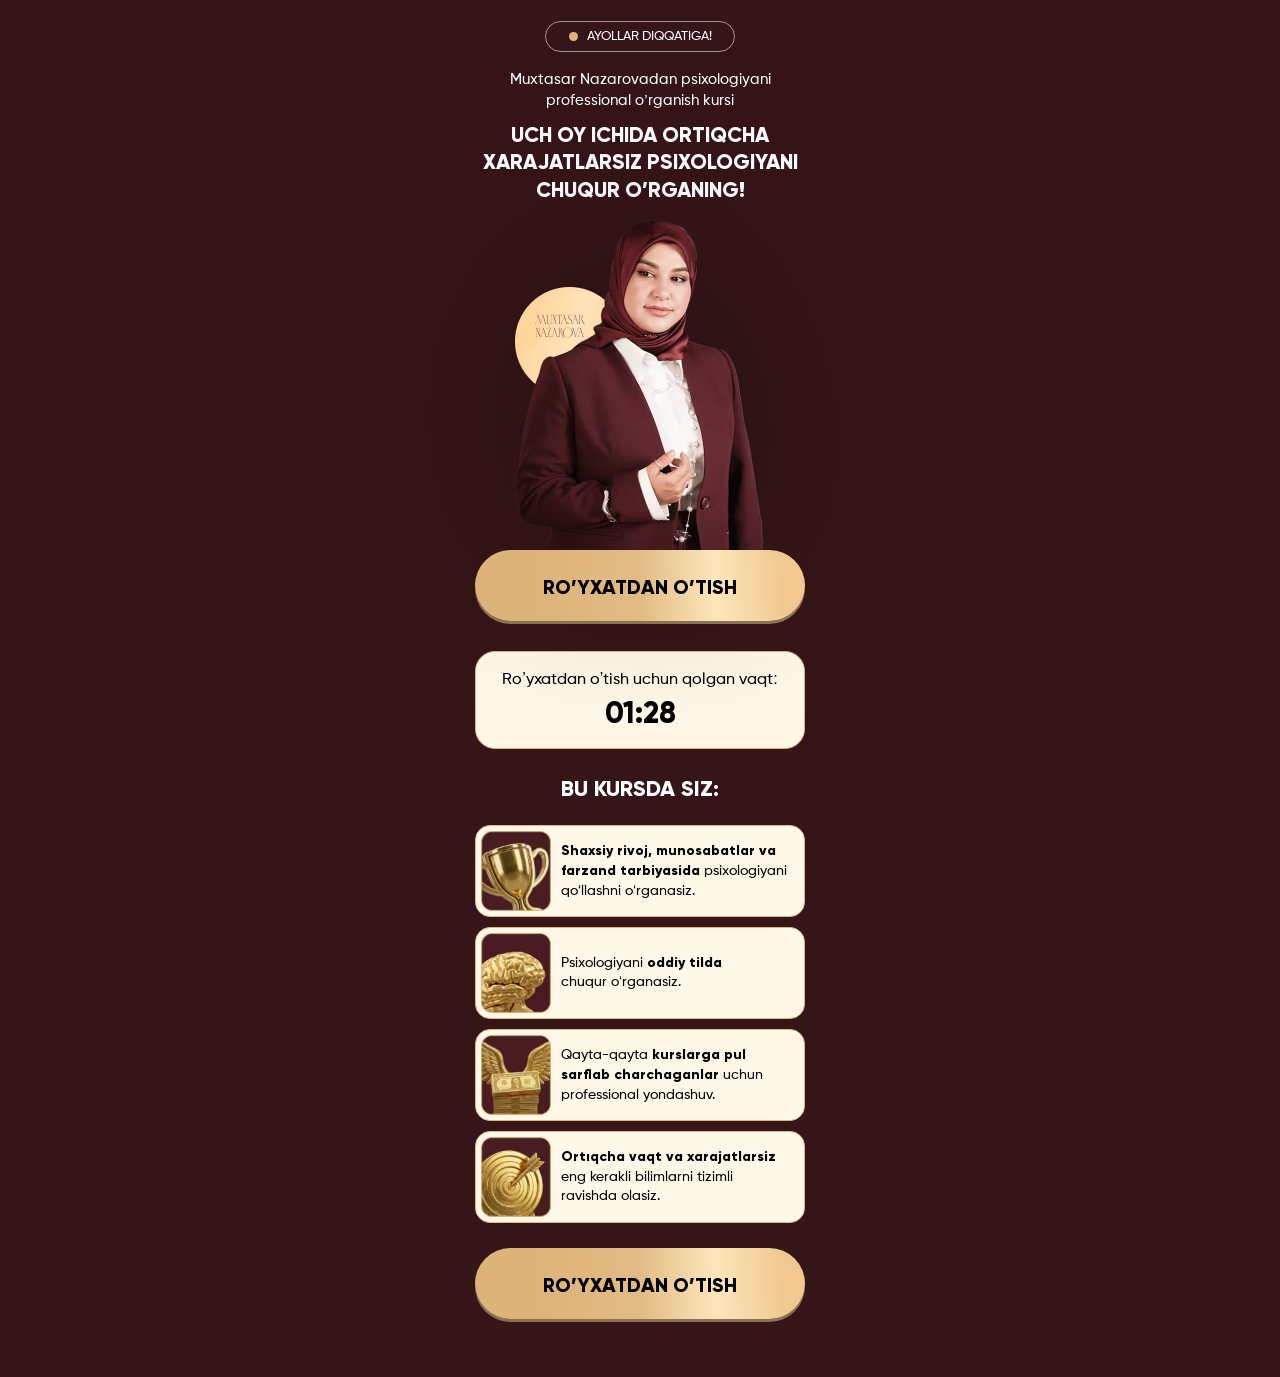
==== index.html @ ac746a28 "add" ====
<!DOCTYPE html>
<html lang="uz">

<head>
    <meta charset="UTF-8">
    <meta name="viewport" content="width=device-width, initial-scale=1.0">
    <title>Muxtasar Nazarova</title>

    <style>
 *{padding:0;margin:0;box-sizing:border-box}html, body{overflow-x:hidden}body{font-family:Montserrat, sans-serif;background-color:#361518}.event{padding-top:21px;padding-bottom:38px}.event__inner{max-width:375px;margin:0 auto;padding:0 10px;position:relative}.event__top{display:flex;align-items:center;justify-content:center;gap:5px;margin-bottom:17px}.event__date{display:flex;align-items:center;justify-content:center;gap:9px;color:white;padding:8px 0;border:1px solid #FFFFFF8C;border-radius:100px;max-width:190px;width:100%}.event__date-icon{background-color:#DEB67D;width:9px;height:9px;border-radius:100%}.event__date-text{font-family:Gilroy, sans-serif;font-weight:500;font-size:13px;line-height:100%}.event__title{font-family:Gilroy, sans-serif;font-weight:800;font-size:clamp(19px, 6vw, 21px);line-height:130%;text-align:center;text-transform:uppercase;margin-bottom:16px;color:white}.event__subtitle{font-family:Gilroy, sans-serif;font-weight:500;font-size:15px;line-height:140%;text-align:center;margin-bottom:11px;color:white}.learn__icon{object-fit:cover;flex-shrink:0}.event__image{max-width:251px;width:100%;filter:drop-shadow(0px 0px 100px rgba(0, 0, 0, 0.3));height:auto;margin-bottom:-1px;margin-left:auto;margin-right:auto;display:flex}.learn{margin-bottom:20px}.learn__title{font-family:Gilroy, sans-serif;font-weight:800;font-size:22px;line-height:16px;text-align:center;text-transform:uppercase;margin-bottom:28px;color:white}.learn__list{display:flex;flex-direction:column;gap:10px;margin:0 auto 25px;align-items:center;justify-content:center}.learn__item{display:flex;align-items:center;gap:10px;padding:5px;background-color:#FFF8E9;border:1px solid #DEB67D;border-radius:15px;max-width:330px;width:100%}.learn__text{font-family:Gilroy, sans-serif;font-weight:500;font-size:clamp(13px, 3.9vw, 14px);line-height:140%}.event__speaker{max-width:330px;width:100%;height:auto;display:flex;margin:0 auto 30px}.event__btn{text-decoration:none;width:100%;padding:25px 0 22px 0;background:linear-gradient(87.05deg, #DCB379 17.99%, #E2BB84 49.64%, #FCE6BB 72.7%, #F0C890 93.02%);box-shadow:0px 3px 0px 0px #897353;border:none;border-radius:40px;font-family:Gilroy, sans-serif;font-weight:700;font-size:20px;text-transform:uppercase;z-index:3;line-height:120%;text-align:center;color:#000;max-width:330px;margin-left:auto;margin-right:auto;margin-bottom:12px;min-width:330px;position:relative;display:flex;align-items:center;justify-content:center;cursor:pointer}.event__btn:active{transform:scale(0.96)}@media (max-width:340px){.event__btn{min-width:300px}}
    </style>

    <link rel="stylesheet" href="./css/main.css" media="print" onload="this.media='all'" />
    <noscript>
        <link rel="stylesheet" href="./css/main.css" />
    </noscript>
</head>

<body>
    <main>
        <section class="event">
            <div class="event__inner">
                <div class="event__top">
                    <div class="event__date">
                        <div class="event__date-icon"></div>
                        <p class="event__date-text">AYOLLAR DIQQATIGA!</p>
                    </div>
                </div>
                <p class="event__subtitle">Muxtasar Nazarovadan psixologiyani <br> professional o’rganish kursi</p>

                <h1 class="event__title">
                    Uch oy ichida ortiqcha <br> xarajatlarsiz psixologiyani <br> chuqur o’rganing!
                </h1>

                <img class="event__image" src="./images/speaker.avif" loading="lazy" decoding="async" width="251"
                    height="331" alt="house">
                <button class="event__btn registerBtn" style="margin-bottom: 30px;">
                    RO’YXATDAN O’TISH
                </button>

                <div class="lesson__timer__box">
                    <h2 class="lesson__timer__title">Ro’yxatdan o’tish uchun qolgan vaqt:</h2>
                    <div class="lesson__timer" id="timer">01:30</div>
                </div>

                <div class="learn">
                    <h3 class="learn__title">Bu kursda siz:</h3>

                    <ul class="learn__list">
                        <li class="learn__item">
                            <img class="learn__icon" src="./images/learn/1.avif" loading="lazy" decoding="async"
                                width="70" height="80" alt="icon">
                            <p class="learn__text">
                                <b>Shaxsiy rivoj, munosabatlar va <br> farzand tarbiyasida</b> psixologiyani <br>
                                qo‘llashni o‘rganasiz.
                            </p>
                        </li>
                        <li class="learn__item">
                            <img class="learn__icon" src="./images/learn/2.avif" loading="lazy" decoding="async"
                                width="70" height="80" alt="icon">
                            <p class="learn__text">
                                Psixologiyani <b>oddiy tilda</b> <br> chuqur o‘rganasiz.
                            </p>
                        </li>
                        <li class="learn__item">
                            <img class="learn__icon" src="./images/learn/3.avif" loading="lazy" decoding="async"
                                width="70" height="80" alt="icon">
                            <p class="learn__text">
                                Qayta-qayta <b>kurslarga pul <br> sarflab charchaganlar</b> uchun <br> professional
                                yondashuv.
                            </p>
                        </li>
                        <li class="learn__item">
                            <img class="learn__icon" src="./images/learn/4.avif" loading="lazy" decoding="async"
                                width="70" height="80" alt="icon">
                            <p class="learn__text">
                                <b>Ortıqcha vaqt va xarajatlarsiz</b> <br> eng kerakli bilimlarni tizimli <br> ravishda
                                olasiz.
                            </p>
                        </li>
                    </ul>

                    <button class="event__btn registerBtn">
                        RO’YXATDAN O’TISH
                    </button>
                </div>

            </div>
        </section>
    </main>

    <script defer src="/js/phoneFormatter.js"></script>
    <script defer src="/js/app.js"></script>

    <!-- Modal -->
  <div id="registrationModal" class="homeModal" style="display: none">
    <div class="homeModalOverlay"></div>
    <div class="homeFormContainer">
      <button class="closeButton" id="closeModalBtn">
        <svg xmlns="http://www.w3.org/2000/svg" width="16" height="16" viewBox="0 0 12 12" fill="none">
          <path d="M1 11L11 1M1 1.00001L11 11" stroke="currentColor" stroke-width="1.5" stroke-linecap="round" />
        </svg>
      </button>
      <div class="homeFormTop">
        <h1 class="homeFormTopTitle">
          Ro'yxatdan o'tish uchun ma'lumotlaringizni kiriting!
        </h1>
      </div>
      <form id="registrationForm" name="contact-form">
        <!-- ISM -->
        <div class="HomeFormRow">
          <label class="HomeFormRowLabel" for="name">Ismingiz:</label>
          <input class="HomeFormRowInput" type="text" id="name" name="name" placeholder="Ismingizni kiriting"
            autocomplete="name" />
          <p class="homeFormErrorText" id="nameError" style="display: none">
            ❌ Ismingizni kiriting!
          </p>
        </div>

        <!-- TELEFON -->
        <div class="HomeFormRow">
          <label class="HomeFormRowLabel" for="phone">Telefon raqamingiz:</label>

          <div class="phone-input-container">
            <!-- LEFT: country -->
            <button type="button" class="selected-country" id="selectedCountry">
              <span class="selected-flag" id="selectedCountryFlag">🇺🇿</span>

              <svg id="dropdownIcon" xmlns="http://www.w3.org/2000/svg" width="16" height="16" viewBox="0 0 24 24"
                fill="none" stroke="currentColor" stroke-width="2" stroke-linecap="round" stroke-linejoin="round">
                <polyline points="6 9 12 15 18 9"></polyline>
              </svg>
              <span class="selected-code" id="selectedCountryCodeText">+998</span>
            </button>

            <!-- dropdown -->
            <div class="country-dropdown" id="countryDropdown" style="display:none"></div>

            <!-- RIGHT: phone input (number span inside) -->
            <div class="phone-field">
              <input class="HomeFormRowInput phone-input" type="tel" id="phone" name="phone" inputmode="numeric"
                placeholder="88 888 88 88" autocomplete="tel"
                style="border: none; background-color: transparent;padding-left: 5px;" />
            </div>
          </div>

          <p class="homeFormErrorText" id="phoneError" style="display:none">
            ❌ Telefon raqam mos emas!
          </p>
        </div>


        <button type="submit" class="HomeFormBtn" id="submitBtn">
          DAVOM ETISH
        </button>
      </form>

    </div>
  </div>
</body>

</html>
---- css/main.css ----
@font-face { font-family: "Gilroy"; src: url("/fonts/Gilroy-ExtraBold.woff2") format("woff2"); font-weight: 800; font-display: swap; } @font-face { font-family: "Bebas Neue"; src: url("/fonts/BebasNeue-Regular.subset-AZa-z-0-9-punct-percent.woff2") format("woff2"); font-weight: 400; font-display: swap; } @font-face { font-family: "Gilroy"; src: url("/fonts/Gilroy-Medium.subset.woff2") format("woff2"); font-weight: 500; font-display: swap; } @font-face { font-family: "Gilroy"; src: url("/fonts/Gilroy-Regular.subset.woff2") format("woff2"); font-weight: 400; font-display: swap; } .lesson__timer__box { background-color: #FFF8E9; margin-bottom: 32px; border-radius: 20px; border: 1px solid #DEB67D; padding: 20px; padding-bottom: 17px; margin-left: auto; margin-right: auto; width: 100%; max-width: 330px; } .lesson__timer__title { font-family: Gilroy, sans-serif; font-weight: 500; font-size: clamp(13px, 4.1vw, 16px); line-height: 100%; text-align: center; margin-bottom: 7px; } .lesson__timer { font-family: Gilroy, sans-serif; font-weight: 800; font-size: 30px; line-height: 120%; text-align: center; } .homeModal, .homeModalOverlay { position: fixed; top: 0; height: 100vh; width: 100%; left: 0; } .homeModal { z-index: 30; justify-content: center; align-items: center; display: flex; } .homeModalOverlay { background-color: rgba(0, 0, 0, 0.3); backdrop-filter: blur(5px); } .homeFormContainer { position: relative; z-index: 30; background-color: #fff; color: #000; border-radius: 8px; padding: 20px 40px 40px; width: 100%; max-width: 520px; box-shadow: 0 4px 12px rgba(0, 0, 0, 0.1); margin: 0 20px; position: fixed; top: 50%; left: 50%; transform: translate(-50%, -50%); } .homeFormTop { display: flex; justify-content: space-between; } .homeFormTopTitle { font-family: Inter, sans-serif; font-size: clamp(21px, 6.6vw, 24px); margin: 0 0 20px; color: #000; font-weight: 600; text-align: center; margin-left: auto; margin-right: auto; } .closeButton { background: 0 0; border: none; cursor: pointer; padding: 4px; justify-content: center; align-items: center; display: flex; position: absolute; top: 20px; right: 20px; color: #000; } .homeFormErrorText { color: #e53e3e; margin-bottom: 12px; font-size: 14px; font-family: system-ui, -apple-system, BlinkMacSystemFont, "Segoe UI", sans-serif; padding-top: 5px; padding-bottom: 5px; } .HomeFormRowInput, .HomeFormRowLabel { font-family: system-ui, -apple-system, BlinkMacSystemFont, "Segoe UI", sans-serif; font-size: 18px; } .HomeFormRow { margin-bottom: 20px; } .HomeFormRowLabel { display: block; margin-bottom: 6px; color: #000; } .HomeFormRowInput { width: 100%; padding: 10px 16px; border: 1px solid #c9c9c9; min-height: 48px; background-color: #f3f7f8; border-radius: 6px; font-weight: 400; outline: 0; height: 50px; transition: border-color 0.2s; } .HomeFormRowInput:focus { border-color: #DCB379; } .HomeFormRowInput::placeholder { color: #aaa; } .HomeFormBtn { font-family: sans-serif; height: 60px; width: 100%; cursor: pointer; border-radius: 10px; transition: 0.3s; background: linear-gradient(87.05deg, #DCB379 17.99%, #E2BB84 49.64%, #FCE6BB 72.7%, #F0C890 93.02%); font-weight: 700; font-size: 28px; color: black; text-transform: uppercase; border: none; position: relative; display: flex; align-items: center; justify-content: center; } .phone-input-container { display: flex; align-items: center; position: relative; border: 1px solid #c9c9c9; background-color: transparent; border-radius: 6px; } .phone-input-container:focus { border-color: #e71f1f; } .selected-code { display: flex; margin-left: 10px; } .country-selector { position: relative; margin-right: 10px; } .selected-country { display: flex; align-items: center; padding: 10px; padding-right: 0; border-radius: 6px; cursor: pointer; min-height: 50px; font-family: sans-serif !important; font-size: 18px; font-weight: 400 !important; min-width: max-content; border: none; background-color: transparent; } .country-dropdown { position: absolute; top: 110%; left: 0; width: 100%; background-color: #fff; border: 1px solid #c9c9c9; border-radius: 6px; box-shadow: 0 4px 12px rgba(0, 0, 0, 0.1); z-index: 40; max-height: 200px; overflow-y: auto; font-family: sans-serif !important; font-weight: 400 !important; } .country-option { display: flex; justify-content: space-between; align-items: center; padding: 10px; cursor: pointer; font-family: sans-serif; font-weight: 400 !important; } .country-option:hover { background-color: #f3f7f8; } .country-option.selected { background-color: #e6f0fa; } @media screen and (max-width: 768px) { .homeFormContainer { max-width: 100%; padding: 80px 20px 20px; margin: 0; border-radius: 6px; height: 100vh; } .homeFormTopTitle { text-align: center; max-width: 408px; margin-left: auto; margin-right: auto; font-weight: 700; margin-bottom: 15px; } .homeFormTop { flex-direction: column; align-items: flex-start; } .closeButton { width: 100%; height: 50px; background-color: #000; color: #fff; padding-right: 20px; top: 0; left: 0; justify-content: end; } .homeFormErrorText { font-size: 12px; margin-bottom: 8px; } .HomeFormRowLabel { margin-bottom: 6px; } .HomeFormRowInput { padding: 0 12px; min-height: 40px; background-color: transparent; } .HomeFormRowInput::placeholder { color: #a3a3a3; } .HomeFormBtn { font-size: 18px; font-weight: 700; margin-top: 24px; } } @media screen and (max-width: 480px) { .homeFormContainer { max-width: 100%; padding: 80px 20px 20px; margin: 0; border-radius: 6px; height: 100vh; } .homeFormTopTitle { text-align: center; margin: 0 auto 15px; } .homeFormErrorText { font-size: 12px; margin-bottom: 8px; } .HomeFormRowLabel { margin-bottom: 6px; } .HomeFormRowInput { padding: 0 12px; min-height: 40px; background-color: transparent; border-radius: 10px; } .HomeFormRowInput::placeholder { color: #a3a3a3; } .HomeFormBtn { font-size: 16px; padding: 10px 0; margin-top: 24px; height: 50px; } }
---- css/main.css ----
@font-face { font-family: "Gilroy"; src: url("/fonts/Gilroy-ExtraBold.woff2") format("woff2"); font-weight: 800; font-display: swap; } @font-face { font-family: "Bebas Neue"; src: url("/fonts/BebasNeue-Regular.subset-AZa-z-0-9-punct-percent.woff2") format("woff2"); font-weight: 400; font-display: swap; } @font-face { font-family: "Gilroy"; src: url("/fonts/Gilroy-Medium.subset.woff2") format("woff2"); font-weight: 500; font-display: swap; } @font-face { font-family: "Gilroy"; src: url("/fonts/Gilroy-Regular.subset.woff2") format("woff2"); font-weight: 400; font-display: swap; } .lesson__timer__box { background-color: #FFF8E9; margin-bottom: 32px; border-radius: 20px; border: 1px solid #DEB67D; padding: 20px; padding-bottom: 17px; margin-left: auto; margin-right: auto; width: 100%; max-width: 330px; } .lesson__timer__title { font-family: Gilroy, sans-serif; font-weight: 500; font-size: clamp(13px, 4.1vw, 16px); line-height: 100%; text-align: center; margin-bottom: 7px; } .lesson__timer { font-family: Gilroy, sans-serif; font-weight: 800; font-size: 30px; line-height: 120%; text-align: center; } .homeModal, .homeModalOverlay { position: fixed; top: 0; height: 100vh; width: 100%; left: 0; } .homeModal { z-index: 30; justify-content: center; align-items: center; display: flex; } .homeModalOverlay { background-color: rgba(0, 0, 0, 0.3); backdrop-filter: blur(5px); } .homeFormContainer { position: relative; z-index: 30; background-color: #fff; color: #000; border-radius: 8px; padding: 20px 40px 40px; width: 100%; max-width: 520px; box-shadow: 0 4px 12px rgba(0, 0, 0, 0.1); margin: 0 20px; position: fixed; top: 50%; left: 50%; transform: translate(-50%, -50%); } .homeFormTop { display: flex; justify-content: space-between; } .homeFormTopTitle { font-family: Inter, sans-serif; font-size: clamp(21px, 6.6vw, 24px); margin: 0 0 20px; color: #000; font-weight: 600; text-align: center; margin-left: auto; margin-right: auto; } .closeButton { background: 0 0; border: none; cursor: pointer; padding: 4px; justify-content: center; align-items: center; display: flex; position: absolute; top: 20px; right: 20px; color: #000; } .homeFormErrorText { color: #e53e3e; margin-bottom: 12px; font-size: 14px; font-family: system-ui, -apple-system, BlinkMacSystemFont, "Segoe UI", sans-serif; padding-top: 5px; padding-bottom: 5px; } .HomeFormRowInput, .HomeFormRowLabel { font-family: system-ui, -apple-system, BlinkMacSystemFont, "Segoe UI", sans-serif; font-size: 18px; } .HomeFormRow { margin-bottom: 20px; } .HomeFormRowLabel { display: block; margin-bottom: 6px; color: #000; } .HomeFormRowInput { width: 100%; padding: 10px 16px; border: 1px solid #c9c9c9; min-height: 48px; background-color: #f3f7f8; border-radius: 6px; font-weight: 400; outline: 0; height: 50px; transition: border-color 0.2s; } .HomeFormRowInput:focus { border-color: #DCB379; } .HomeFormRowInput::placeholder { color: #aaa; } .HomeFormBtn { font-family: sans-serif; height: 60px; width: 100%; cursor: pointer; border-radius: 10px; transition: 0.3s; background: linear-gradient(87.05deg, #DCB379 17.99%, #E2BB84 49.64%, #FCE6BB 72.7%, #F0C890 93.02%); font-weight: 700; font-size: 28px; color: black; text-transform: uppercase; border: none; position: relative; display: flex; align-items: center; justify-content: center; } .phone-input-container { display: flex; align-items: center; position: relative; border: 1px solid #c9c9c9; background-color: transparent; border-radius: 6px; } .phone-input-container:focus { border-color: #e71f1f; } .selected-code { display: flex; margin-left: 10px; } .country-selector { position: relative; margin-right: 10px; } .selected-country { display: flex; align-items: center; padding: 10px; padding-right: 0; border-radius: 6px; cursor: pointer; min-height: 50px; font-family: sans-serif !important; font-size: 18px; font-weight: 400 !important; min-width: max-content; border: none; background-color: transparent; } .country-dropdown { position: absolute; top: 110%; left: 0; width: 100%; background-color: #fff; border: 1px solid #c9c9c9; border-radius: 6px; box-shadow: 0 4px 12px rgba(0, 0, 0, 0.1); z-index: 40; max-height: 200px; overflow-y: auto; font-family: sans-serif !important; font-weight: 400 !important; } .country-option { display: flex; justify-content: space-between; align-items: center; padding: 10px; cursor: pointer; font-family: sans-serif; font-weight: 400 !important; } .country-option:hover { background-color: #f3f7f8; } .country-option.selected { background-color: #e6f0fa; } @media screen and (max-width: 768px) { .homeFormContainer { max-width: 100%; padding: 80px 20px 20px; margin: 0; border-radius: 6px; height: 100vh; } .homeFormTopTitle { text-align: center; max-width: 408px; margin-left: auto; margin-right: auto; font-weight: 700; margin-bottom: 15px; } .homeFormTop { flex-direction: column; align-items: flex-start; } .closeButton { width: 100%; height: 50px; background-color: #000; color: #fff; padding-right: 20px; top: 0; left: 0; justify-content: end; } .homeFormErrorText { font-size: 12px; margin-bottom: 8px; } .HomeFormRowLabel { margin-bottom: 6px; } .HomeFormRowInput { padding: 0 12px; min-height: 40px; background-color: transparent; } .HomeFormRowInput::placeholder { color: #a3a3a3; } .HomeFormBtn { font-size: 18px; font-weight: 700; margin-top: 24px; } } @media screen and (max-width: 480px) { .homeFormContainer { max-width: 100%; padding: 80px 20px 20px; margin: 0; border-radius: 6px; height: 100vh; } .homeFormTopTitle { text-align: center; margin: 0 auto 15px; } .homeFormErrorText { font-size: 12px; margin-bottom: 8px; } .HomeFormRowLabel { margin-bottom: 6px; } .HomeFormRowInput { padding: 0 12px; min-height: 40px; background-color: transparent; border-radius: 10px; } .HomeFormRowInput::placeholder { color: #a3a3a3; } .HomeFormBtn { font-size: 16px; padding: 10px 0; margin-top: 24px; height: 50px; } }
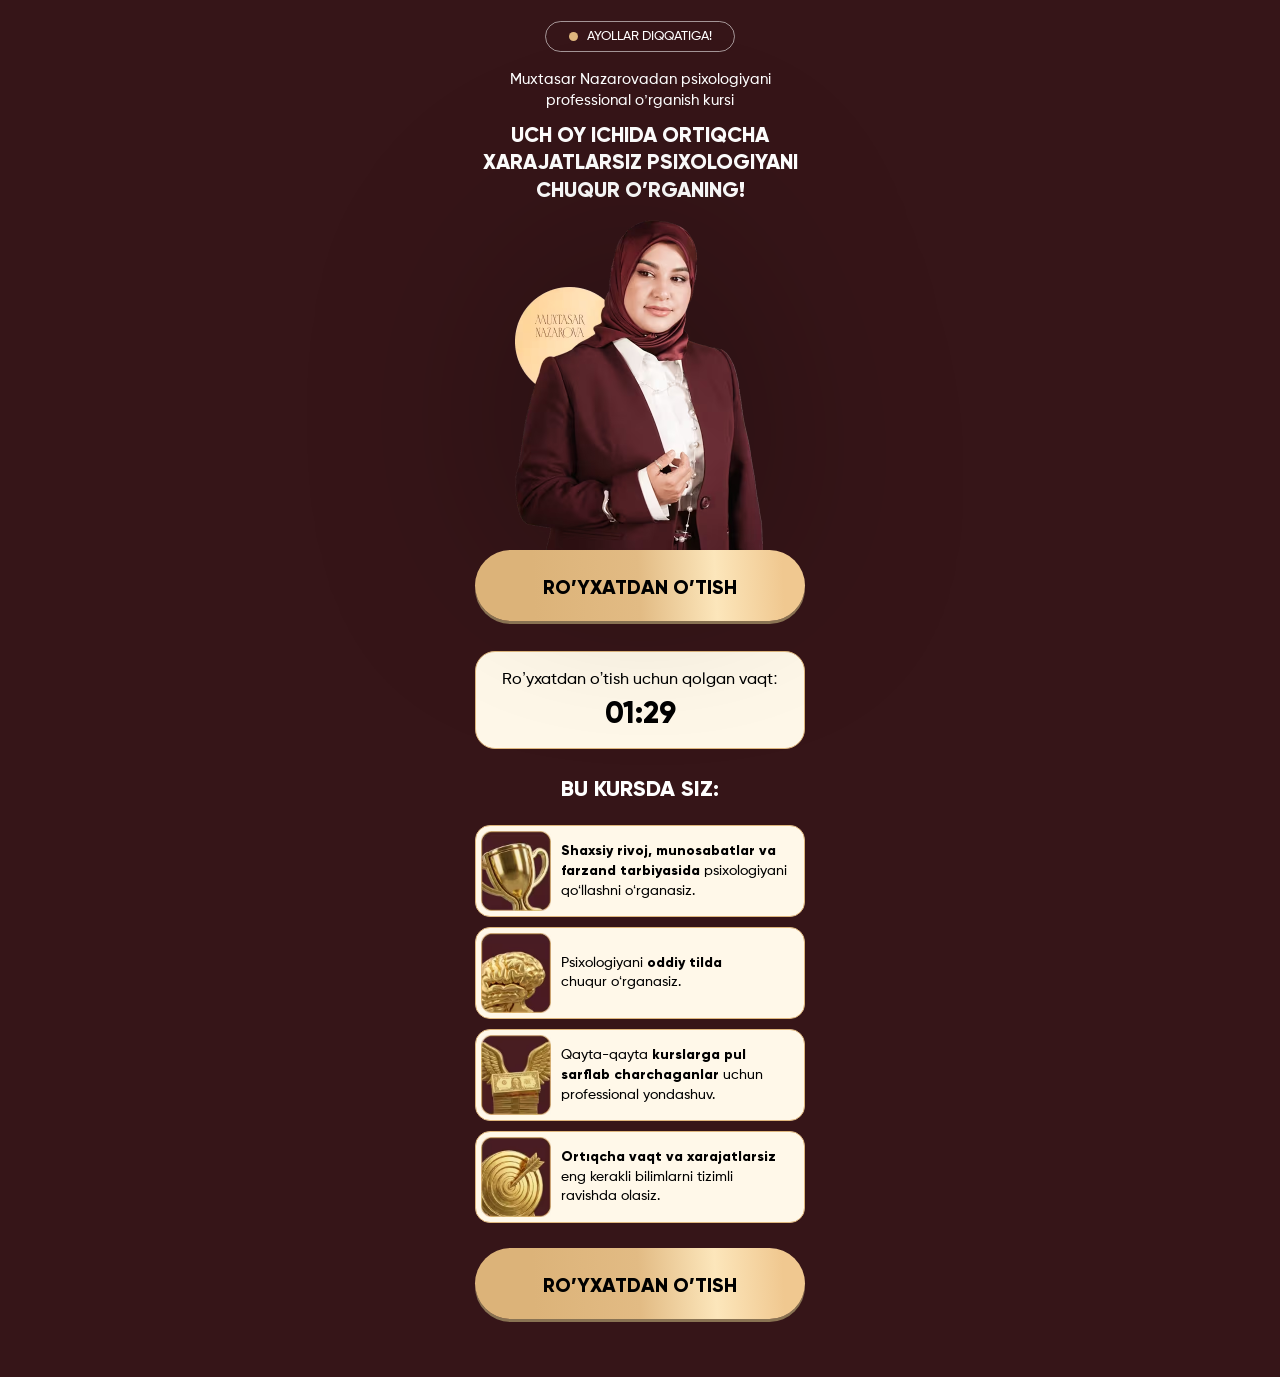
==== commit 2ae95da8: "add" ====
--- a/index.html
+++ b/index.html
@@ -89,10 +89,7 @@
         </section>
     </main>
 
-    <script defer src="/js/phoneFormatter.js"></script>
-    <script defer src="/js/app.js"></script>
-
-    <!-- Modal -->
+       <!-- Modal -->
   <div id="registrationModal" class="homeModal" style="display: none">
     <div class="homeModalOverlay"></div>
     <div class="homeFormContainer">
@@ -139,7 +136,7 @@
             <!-- RIGHT: phone input (number span inside) -->
             <div class="phone-field">
               <input class="HomeFormRowInput phone-input" type="tel" id="phone" name="phone" inputmode="numeric"
-                placeholder="88 888 88 88" autocomplete="tel"
+                placeholder="00 0000 00 00" autocomplete="tel"
                 style="border: none; background-color: transparent;padding-left: 5px;" />
             </div>
           </div>
@@ -157,6 +154,10 @@
 
     </div>
   </div>
+
+  
+    <script defer src="/js/phoneFormatter.js"></script>
+    <script defer src="/js/app.js"></script>
 </body>
 
 </html>
--- a/css/main.css
+++ b/css/main.css
@@ -1 +1 @@
-@font-face { font-family: "Gilroy"; src: url("/fonts/Gilroy-ExtraBold.woff2") format("woff2"); font-weight: 800; font-display: swap; } @font-face { font-family: "Bebas Neue"; src: url("/fonts/BebasNeue-Regular.subset-AZa-z-0-9-punct-percent.woff2") format("woff2"); font-weight: 400; font-display: swap; } @font-face { font-family: "Gilroy"; src: url("/fonts/Gilroy-Medium.subset.woff2") format("woff2"); font-weight: 500; font-display: swap; } @font-face { font-family: "Gilroy"; src: url("/fonts/Gilroy-Regular.subset.woff2") format("woff2"); font-weight: 400; font-display: swap; } .lesson__timer__box { background-color: #FFF8E9; margin-bottom: 32px; border-radius: 20px; border: 1px solid #DEB67D; padding: 20px; padding-bottom: 17px; margin-left: auto; margin-right: auto; width: 100%; max-width: 330px; } .lesson__timer__title { font-family: Gilroy, sans-serif; font-weight: 500; font-size: clamp(13px, 4.1vw, 16px); line-height: 100%; text-align: center; margin-bottom: 7px; } .lesson__timer { font-family: Gilroy, sans-serif; font-weight: 800; font-size: 30px; line-height: 120%; text-align: center; } .homeModal, .homeModalOverlay { position: fixed; top: 0; height: 100vh; width: 100%; left: 0; } .homeModal { z-index: 30; justify-content: center; align-items: center; display: flex; } .homeModalOverlay { background-color: rgba(0, 0, 0, 0.3); backdrop-filter: blur(5px); } .homeFormContainer { position: relative; z-index: 30; background-color: #fff; color: #000; border-radius: 8px; padding: 20px 40px 40px; width: 100%; max-width: 520px; box-shadow: 0 4px 12px rgba(0, 0, 0, 0.1); margin: 0 20px; position: fixed; top: 50%; left: 50%; transform: translate(-50%, -50%); } .homeFormTop { display: flex; justify-content: space-between; } .homeFormTopTitle { font-family: Inter, sans-serif; font-size: clamp(21px, 6.6vw, 24px); margin: 0 0 20px; color: #000; font-weight: 600; text-align: center; margin-left: auto; margin-right: auto; } .closeButton { background: 0 0; border: none; cursor: pointer; padding: 4px; justify-content: center; align-items: center; display: flex; position: absolute; top: 20px; right: 20px; color: #000; } .homeFormErrorText { color: #e53e3e; margin-bottom: 12px; font-size: 14px; font-family: system-ui, -apple-system, BlinkMacSystemFont, "Segoe UI", sans-serif; padding-top: 5px; padding-bottom: 5px; } .HomeFormRowInput, .HomeFormRowLabel { font-family: system-ui, -apple-system, BlinkMacSystemFont, "Segoe UI", sans-serif; font-size: 18px; } .HomeFormRow { margin-bottom: 20px; } .HomeFormRowLabel { display: block; margin-bottom: 6px; color: #000; } .HomeFormRowInput { width: 100%; padding: 10px 16px; border: 1px solid #c9c9c9; min-height: 48px; background-color: #f3f7f8; border-radius: 6px; font-weight: 400; outline: 0; height: 50px; transition: border-color 0.2s; } .HomeFormRowInput:focus { border-color: #DCB379; } .HomeFormRowInput::placeholder { color: #aaa; } .HomeFormBtn { font-family: sans-serif; height: 60px; width: 100%; cursor: pointer; border-radius: 10px; transition: 0.3s; background: linear-gradient(87.05deg, #DCB379 17.99%, #E2BB84 49.64%, #FCE6BB 72.7%, #F0C890 93.02%); font-weight: 700; font-size: 28px; color: black; text-transform: uppercase; border: none; position: relative; display: flex; align-items: center; justify-content: center; } .phone-input-container { display: flex; align-items: center; position: relative; border: 1px solid #c9c9c9; background-color: transparent; border-radius: 6px; } .phone-input-container:focus { border-color: #e71f1f; } .selected-code { display: flex; margin-left: 10px; } .country-selector { position: relative; margin-right: 10px; } .selected-country { display: flex; align-items: center; padding: 10px; padding-right: 0; border-radius: 6px; cursor: pointer; min-height: 50px; font-family: sans-serif !important; font-size: 18px; font-weight: 400 !important; min-width: max-content; border: none; background-color: transparent; } .country-dropdown { position: absolute; top: 110%; left: 0; width: 100%; background-color: #fff; border: 1px solid #c9c9c9; border-radius: 6px; box-shadow: 0 4px 12px rgba(0, 0, 0, 0.1); z-index: 40; max-height: 200px; overflow-y: auto; font-family: sans-serif !important; font-weight: 400 !important; } .country-option { display: flex; justify-content: space-between; align-items: center; padding: 10px; cursor: pointer; font-family: sans-serif; font-weight: 400 !important; } .country-option:hover { background-color: #f3f7f8; } .country-option.selected { background-color: #e6f0fa; } @media screen and (max-width: 768px) { .homeFormContainer { max-width: 100%; padding: 80px 20px 20px; margin: 0; border-radius: 6px; height: 100vh; } .homeFormTopTitle { text-align: center; max-width: 408px; margin-left: auto; margin-right: auto; font-weight: 700; margin-bottom: 15px; } .homeFormTop { flex-direction: column; align-items: flex-start; } .closeButton { width: 100%; height: 50px; background-color: #000; color: #fff; padding-right: 20px; top: 0; left: 0; justify-content: end; } .homeFormErrorText { font-size: 12px; margin-bottom: 8px; } .HomeFormRowLabel { margin-bottom: 6px; } .HomeFormRowInput { padding: 0 12px; min-height: 40px; background-color: transparent; } .HomeFormRowInput::placeholder { color: #a3a3a3; } .HomeFormBtn { font-size: 18px; font-weight: 700; margin-top: 24px; } } @media screen and (max-width: 480px) { .homeFormContainer { max-width: 100%; padding: 80px 20px 20px; margin: 0; border-radius: 6px; height: 100vh; } .homeFormTopTitle { text-align: center; margin: 0 auto 15px; } .homeFormErrorText { font-size: 12px; margin-bottom: 8px; } .HomeFormRowLabel { margin-bottom: 6px; } .HomeFormRowInput { padding: 0 12px; min-height: 40px; background-color: transparent; border-radius: 10px; } .HomeFormRowInput::placeholder { color: #a3a3a3; } .HomeFormBtn { font-size: 16px; padding: 10px 0; margin-top: 24px; height: 50px; } }+@font-face { font-family: "Gilroy"; src: url("/fonts/Gilroy-ExtraBold.woff2") format("woff2"); font-weight: 800; font-display: swap; } @font-face { font-family: "Bebas Neue"; src: url("/fonts/BebasNeue-Regular.subset-AZa-z-0-9-punct-percent.woff2") format("woff2"); font-weight: 400; font-display: swap; } @font-face { font-family: "Gilroy"; src: url("/fonts/Gilroy-Medium.subset.woff2") format("woff2"); font-weight: 500; font-display: swap; } @font-face { font-family: "Gilroy"; src: url("/fonts/Gilroy-Regular.subset.woff2") format("woff2"); font-weight: 400; font-display: swap; } .lesson__timer__box { background-color: #FFF8E9; margin-bottom: 32px; border-radius: 20px; border: 1px solid #DEB67D; padding: 20px; padding-bottom: 17px; margin-left: auto; margin-right: auto; width: 100%; max-width: 330px; } .lesson__timer__title { font-family: Gilroy, sans-serif; font-weight: 500; font-size: clamp(13px, 4.1vw, 16px); line-height: 100%; text-align: center; margin-bottom: 7px; } .lesson__timer { font-family: Gilroy, sans-serif; font-weight: 800; font-size: 30px; line-height: 120%; text-align: center; } .homeModal, .homeModalOverlay { position: fixed; top: 0; height: 100vh; width: 100%; left: 0; } .homeModal { z-index: 30; justify-content: center; align-items: center; display: flex; } .homeModalOverlay { background-color: rgba(0, 0, 0, 0.3); backdrop-filter: blur(5px); } .homeFormContainer { position: relative; z-index: 30; background-color: #fff; color: #000; border-radius: 8px; padding: 20px 40px 40px; width: 100%; max-width: 520px; box-shadow: 0 4px 12px rgba(0, 0, 0, 0.1); margin: 0 20px; position: fixed; top: 50%; left: 50%; transform: translate(-50%, -50%); } .homeFormTop { display: flex; justify-content: space-between; } .homeFormTopTitle { font-family: Inter, sans-serif; font-size: clamp(21px, 6.6vw, 24px); margin: 0 0 20px; color: #000; font-weight: 600; text-align: center; margin-left: auto; margin-right: auto; } .closeButton { background: 0 0; border: none; cursor: pointer; padding: 4px; justify-content: center; align-items: center; display: flex; position: absolute; top: 20px; right: 20px; color: #000; } .homeFormErrorText { color: #e53e3e; margin-bottom: 12px; font-size: 14px; font-family: system-ui, -apple-system, BlinkMacSystemFont, "Segoe UI", sans-serif; padding-top: 5px; padding-bottom: 5px; } .HomeFormRowInput, .HomeFormRowLabel { font-family: system-ui, -apple-system, BlinkMacSystemFont, "Segoe UI", sans-serif; font-size: 18px; } .HomeFormRow { margin-bottom: 20px; } .HomeFormRowLabel { display: block; margin-bottom: 6px; color: #000; } .HomeFormRowInput { width: 100%; padding: 10px 16px; border: 1px solid #c9c9c9; min-height: 48px; background-color: #f3f7f8; border-radius: 6px; font-weight: 400; outline: 0; height: 50px; transition: border-color 0.2s; } .HomeFormRowInput:focus { border-color: #DCB379; } .HomeFormRowInput::placeholder { color: #aaa; } .HomeFormBtn { font-family: sans-serif; height: 60px; width: 100%; cursor: pointer; border-radius: 10px; transition: 0.3s; background: linear-gradient(87.05deg, #DCB379 17.99%, #E2BB84 49.64%, #FCE6BB 72.7%, #F0C890 93.02%); font-weight: 700; font-size: 28px; color: black; text-transform: uppercase; border: none; position: relative; display: flex; align-items: center; justify-content: center; } .phone-input-container { display: flex; align-items: center; position: relative; border: 1px solid #c9c9c9; background-color: transparent; border-radius: 6px; } .phone-input-container:focus { border-color: #e71f1f; } .selected-code { display: flex; color: #000; margin-left: 10px; } .country-selector { position: relative; margin-right: 10px; } .selected-country { display: flex; align-items: center; padding: 10px; padding-right: 0; border-radius: 6px; cursor: pointer; min-height: 50px; font-family: sans-serif !important; font-size: 18px; font-weight: 400 !important; min-width: max-content; border: none; background-color: transparent; } .country-dropdown { position: absolute; top: 110%; left: 0; width: 100%; background-color: #fff; border: 1px solid #c9c9c9; border-radius: 6px; box-shadow: 0 4px 12px rgba(0, 0, 0, 0.1); z-index: 40; max-height: 200px; overflow-y: auto; font-family: sans-serif !important; font-weight: 400 !important; } .country-option { display: flex; justify-content: space-between; align-items: center; padding: 10px; cursor: pointer; font-family: sans-serif; font-weight: 400 !important; } .country-option:hover { background-color: #f3f7f8; } .country-option.selected { background-color: #e6f0fa; } @media screen and (max-width: 768px) { .homeFormContainer { max-width: 100%; padding: 80px 20px 20px; margin: 0; border-radius: 6px; height: 100vh; } .homeFormTopTitle { text-align: center; max-width: 408px; margin-left: auto; margin-right: auto; font-weight: 700; margin-bottom: 15px; } .homeFormTop { flex-direction: column; align-items: flex-start; } .closeButton { width: 100%; height: 50px; background-color: #000; color: #fff; padding-right: 20px; top: 0; left: 0; justify-content: end; } .homeFormErrorText { font-size: 12px; margin-bottom: 8px; } .HomeFormRowLabel { margin-bottom: 6px; } .HomeFormRowInput { padding: 0 12px; min-height: 40px; background-color: transparent; } .HomeFormRowInput::placeholder { color: #a3a3a3; } .HomeFormBtn { font-size: 18px; font-weight: 700; margin-top: 24px; } } @media screen and (max-width: 480px) { .homeFormContainer { max-width: 100%; padding: 80px 20px 20px; margin: 0; border-radius: 6px; height: 100vh; } .homeFormTopTitle { text-align: center; margin: 0 auto 15px; } .homeFormErrorText { font-size: 12px; margin-bottom: 8px; } .HomeFormRowLabel { margin-bottom: 6px; } .HomeFormRowInput { padding: 0 12px; min-height: 40px; background-color: transparent; border-radius: 10px; } .HomeFormRowInput::placeholder { color: #a3a3a3; } .HomeFormBtn { font-size: 16px; padding: 10px 0; margin-top: 24px; height: 50px; } }
--- a/css/main.css
+++ b/css/main.css
@@ -1 +1 @@
-@font-face { font-family: "Gilroy"; src: url("/fonts/Gilroy-ExtraBold.woff2") format("woff2"); font-weight: 800; font-display: swap; } @font-face { font-family: "Bebas Neue"; src: url("/fonts/BebasNeue-Regular.subset-AZa-z-0-9-punct-percent.woff2") format("woff2"); font-weight: 400; font-display: swap; } @font-face { font-family: "Gilroy"; src: url("/fonts/Gilroy-Medium.subset.woff2") format("woff2"); font-weight: 500; font-display: swap; } @font-face { font-family: "Gilroy"; src: url("/fonts/Gilroy-Regular.subset.woff2") format("woff2"); font-weight: 400; font-display: swap; } .lesson__timer__box { background-color: #FFF8E9; margin-bottom: 32px; border-radius: 20px; border: 1px solid #DEB67D; padding: 20px; padding-bottom: 17px; margin-left: auto; margin-right: auto; width: 100%; max-width: 330px; } .lesson__timer__title { font-family: Gilroy, sans-serif; font-weight: 500; font-size: clamp(13px, 4.1vw, 16px); line-height: 100%; text-align: center; margin-bottom: 7px; } .lesson__timer { font-family: Gilroy, sans-serif; font-weight: 800; font-size: 30px; line-height: 120%; text-align: center; } .homeModal, .homeModalOverlay { position: fixed; top: 0; height: 100vh; width: 100%; left: 0; } .homeModal { z-index: 30; justify-content: center; align-items: center; display: flex; } .homeModalOverlay { background-color: rgba(0, 0, 0, 0.3); backdrop-filter: blur(5px); } .homeFormContainer { position: relative; z-index: 30; background-color: #fff; color: #000; border-radius: 8px; padding: 20px 40px 40px; width: 100%; max-width: 520px; box-shadow: 0 4px 12px rgba(0, 0, 0, 0.1); margin: 0 20px; position: fixed; top: 50%; left: 50%; transform: translate(-50%, -50%); } .homeFormTop { display: flex; justify-content: space-between; } .homeFormTopTitle { font-family: Inter, sans-serif; font-size: clamp(21px, 6.6vw, 24px); margin: 0 0 20px; color: #000; font-weight: 600; text-align: center; margin-left: auto; margin-right: auto; } .closeButton { background: 0 0; border: none; cursor: pointer; padding: 4px; justify-content: center; align-items: center; display: flex; position: absolute; top: 20px; right: 20px; color: #000; } .homeFormErrorText { color: #e53e3e; margin-bottom: 12px; font-size: 14px; font-family: system-ui, -apple-system, BlinkMacSystemFont, "Segoe UI", sans-serif; padding-top: 5px; padding-bottom: 5px; } .HomeFormRowInput, .HomeFormRowLabel { font-family: system-ui, -apple-system, BlinkMacSystemFont, "Segoe UI", sans-serif; font-size: 18px; } .HomeFormRow { margin-bottom: 20px; } .HomeFormRowLabel { display: block; margin-bottom: 6px; color: #000; } .HomeFormRowInput { width: 100%; padding: 10px 16px; border: 1px solid #c9c9c9; min-height: 48px; background-color: #f3f7f8; border-radius: 6px; font-weight: 400; outline: 0; height: 50px; transition: border-color 0.2s; } .HomeFormRowInput:focus { border-color: #DCB379; } .HomeFormRowInput::placeholder { color: #aaa; } .HomeFormBtn { font-family: sans-serif; height: 60px; width: 100%; cursor: pointer; border-radius: 10px; transition: 0.3s; background: linear-gradient(87.05deg, #DCB379 17.99%, #E2BB84 49.64%, #FCE6BB 72.7%, #F0C890 93.02%); font-weight: 700; font-size: 28px; color: black; text-transform: uppercase; border: none; position: relative; display: flex; align-items: center; justify-content: center; } .phone-input-container { display: flex; align-items: center; position: relative; border: 1px solid #c9c9c9; background-color: transparent; border-radius: 6px; } .phone-input-container:focus { border-color: #e71f1f; } .selected-code { display: flex; margin-left: 10px; } .country-selector { position: relative; margin-right: 10px; } .selected-country { display: flex; align-items: center; padding: 10px; padding-right: 0; border-radius: 6px; cursor: pointer; min-height: 50px; font-family: sans-serif !important; font-size: 18px; font-weight: 400 !important; min-width: max-content; border: none; background-color: transparent; } .country-dropdown { position: absolute; top: 110%; left: 0; width: 100%; background-color: #fff; border: 1px solid #c9c9c9; border-radius: 6px; box-shadow: 0 4px 12px rgba(0, 0, 0, 0.1); z-index: 40; max-height: 200px; overflow-y: auto; font-family: sans-serif !important; font-weight: 400 !important; } .country-option { display: flex; justify-content: space-between; align-items: center; padding: 10px; cursor: pointer; font-family: sans-serif; font-weight: 400 !important; } .country-option:hover { background-color: #f3f7f8; } .country-option.selected { background-color: #e6f0fa; } @media screen and (max-width: 768px) { .homeFormContainer { max-width: 100%; padding: 80px 20px 20px; margin: 0; border-radius: 6px; height: 100vh; } .homeFormTopTitle { text-align: center; max-width: 408px; margin-left: auto; margin-right: auto; font-weight: 700; margin-bottom: 15px; } .homeFormTop { flex-direction: column; align-items: flex-start; } .closeButton { width: 100%; height: 50px; background-color: #000; color: #fff; padding-right: 20px; top: 0; left: 0; justify-content: end; } .homeFormErrorText { font-size: 12px; margin-bottom: 8px; } .HomeFormRowLabel { margin-bottom: 6px; } .HomeFormRowInput { padding: 0 12px; min-height: 40px; background-color: transparent; } .HomeFormRowInput::placeholder { color: #a3a3a3; } .HomeFormBtn { font-size: 18px; font-weight: 700; margin-top: 24px; } } @media screen and (max-width: 480px) { .homeFormContainer { max-width: 100%; padding: 80px 20px 20px; margin: 0; border-radius: 6px; height: 100vh; } .homeFormTopTitle { text-align: center; margin: 0 auto 15px; } .homeFormErrorText { font-size: 12px; margin-bottom: 8px; } .HomeFormRowLabel { margin-bottom: 6px; } .HomeFormRowInput { padding: 0 12px; min-height: 40px; background-color: transparent; border-radius: 10px; } .HomeFormRowInput::placeholder { color: #a3a3a3; } .HomeFormBtn { font-size: 16px; padding: 10px 0; margin-top: 24px; height: 50px; } }+@font-face { font-family: "Gilroy"; src: url("/fonts/Gilroy-ExtraBold.woff2") format("woff2"); font-weight: 800; font-display: swap; } @font-face { font-family: "Bebas Neue"; src: url("/fonts/BebasNeue-Regular.subset-AZa-z-0-9-punct-percent.woff2") format("woff2"); font-weight: 400; font-display: swap; } @font-face { font-family: "Gilroy"; src: url("/fonts/Gilroy-Medium.subset.woff2") format("woff2"); font-weight: 500; font-display: swap; } @font-face { font-family: "Gilroy"; src: url("/fonts/Gilroy-Regular.subset.woff2") format("woff2"); font-weight: 400; font-display: swap; } .lesson__timer__box { background-color: #FFF8E9; margin-bottom: 32px; border-radius: 20px; border: 1px solid #DEB67D; padding: 20px; padding-bottom: 17px; margin-left: auto; margin-right: auto; width: 100%; max-width: 330px; } .lesson__timer__title { font-family: Gilroy, sans-serif; font-weight: 500; font-size: clamp(13px, 4.1vw, 16px); line-height: 100%; text-align: center; margin-bottom: 7px; } .lesson__timer { font-family: Gilroy, sans-serif; font-weight: 800; font-size: 30px; line-height: 120%; text-align: center; } .homeModal, .homeModalOverlay { position: fixed; top: 0; height: 100vh; width: 100%; left: 0; } .homeModal { z-index: 30; justify-content: center; align-items: center; display: flex; } .homeModalOverlay { background-color: rgba(0, 0, 0, 0.3); backdrop-filter: blur(5px); } .homeFormContainer { position: relative; z-index: 30; background-color: #fff; color: #000; border-radius: 8px; padding: 20px 40px 40px; width: 100%; max-width: 520px; box-shadow: 0 4px 12px rgba(0, 0, 0, 0.1); margin: 0 20px; position: fixed; top: 50%; left: 50%; transform: translate(-50%, -50%); } .homeFormTop { display: flex; justify-content: space-between; } .homeFormTopTitle { font-family: Inter, sans-serif; font-size: clamp(21px, 6.6vw, 24px); margin: 0 0 20px; color: #000; font-weight: 600; text-align: center; margin-left: auto; margin-right: auto; } .closeButton { background: 0 0; border: none; cursor: pointer; padding: 4px; justify-content: center; align-items: center; display: flex; position: absolute; top: 20px; right: 20px; color: #000; } .homeFormErrorText { color: #e53e3e; margin-bottom: 12px; font-size: 14px; font-family: system-ui, -apple-system, BlinkMacSystemFont, "Segoe UI", sans-serif; padding-top: 5px; padding-bottom: 5px; } .HomeFormRowInput, .HomeFormRowLabel { font-family: system-ui, -apple-system, BlinkMacSystemFont, "Segoe UI", sans-serif; font-size: 18px; } .HomeFormRow { margin-bottom: 20px; } .HomeFormRowLabel { display: block; margin-bottom: 6px; color: #000; } .HomeFormRowInput { width: 100%; padding: 10px 16px; border: 1px solid #c9c9c9; min-height: 48px; background-color: #f3f7f8; border-radius: 6px; font-weight: 400; outline: 0; height: 50px; transition: border-color 0.2s; } .HomeFormRowInput:focus { border-color: #DCB379; } .HomeFormRowInput::placeholder { color: #aaa; } .HomeFormBtn { font-family: sans-serif; height: 60px; width: 100%; cursor: pointer; border-radius: 10px; transition: 0.3s; background: linear-gradient(87.05deg, #DCB379 17.99%, #E2BB84 49.64%, #FCE6BB 72.7%, #F0C890 93.02%); font-weight: 700; font-size: 28px; color: black; text-transform: uppercase; border: none; position: relative; display: flex; align-items: center; justify-content: center; } .phone-input-container { display: flex; align-items: center; position: relative; border: 1px solid #c9c9c9; background-color: transparent; border-radius: 6px; } .phone-input-container:focus { border-color: #e71f1f; } .selected-code { display: flex; color: #000; margin-left: 10px; } .country-selector { position: relative; margin-right: 10px; } .selected-country { display: flex; align-items: center; padding: 10px; padding-right: 0; border-radius: 6px; cursor: pointer; min-height: 50px; font-family: sans-serif !important; font-size: 18px; font-weight: 400 !important; min-width: max-content; border: none; background-color: transparent; } .country-dropdown { position: absolute; top: 110%; left: 0; width: 100%; background-color: #fff; border: 1px solid #c9c9c9; border-radius: 6px; box-shadow: 0 4px 12px rgba(0, 0, 0, 0.1); z-index: 40; max-height: 200px; overflow-y: auto; font-family: sans-serif !important; font-weight: 400 !important; } .country-option { display: flex; justify-content: space-between; align-items: center; padding: 10px; cursor: pointer; font-family: sans-serif; font-weight: 400 !important; } .country-option:hover { background-color: #f3f7f8; } .country-option.selected { background-color: #e6f0fa; } @media screen and (max-width: 768px) { .homeFormContainer { max-width: 100%; padding: 80px 20px 20px; margin: 0; border-radius: 6px; height: 100vh; } .homeFormTopTitle { text-align: center; max-width: 408px; margin-left: auto; margin-right: auto; font-weight: 700; margin-bottom: 15px; } .homeFormTop { flex-direction: column; align-items: flex-start; } .closeButton { width: 100%; height: 50px; background-color: #000; color: #fff; padding-right: 20px; top: 0; left: 0; justify-content: end; } .homeFormErrorText { font-size: 12px; margin-bottom: 8px; } .HomeFormRowLabel { margin-bottom: 6px; } .HomeFormRowInput { padding: 0 12px; min-height: 40px; background-color: transparent; } .HomeFormRowInput::placeholder { color: #a3a3a3; } .HomeFormBtn { font-size: 18px; font-weight: 700; margin-top: 24px; } } @media screen and (max-width: 480px) { .homeFormContainer { max-width: 100%; padding: 80px 20px 20px; margin: 0; border-radius: 6px; height: 100vh; } .homeFormTopTitle { text-align: center; margin: 0 auto 15px; } .homeFormErrorText { font-size: 12px; margin-bottom: 8px; } .HomeFormRowLabel { margin-bottom: 6px; } .HomeFormRowInput { padding: 0 12px; min-height: 40px; background-color: transparent; border-radius: 10px; } .HomeFormRowInput::placeholder { color: #a3a3a3; } .HomeFormBtn { font-size: 16px; padding: 10px 0; margin-top: 24px; height: 50px; } }
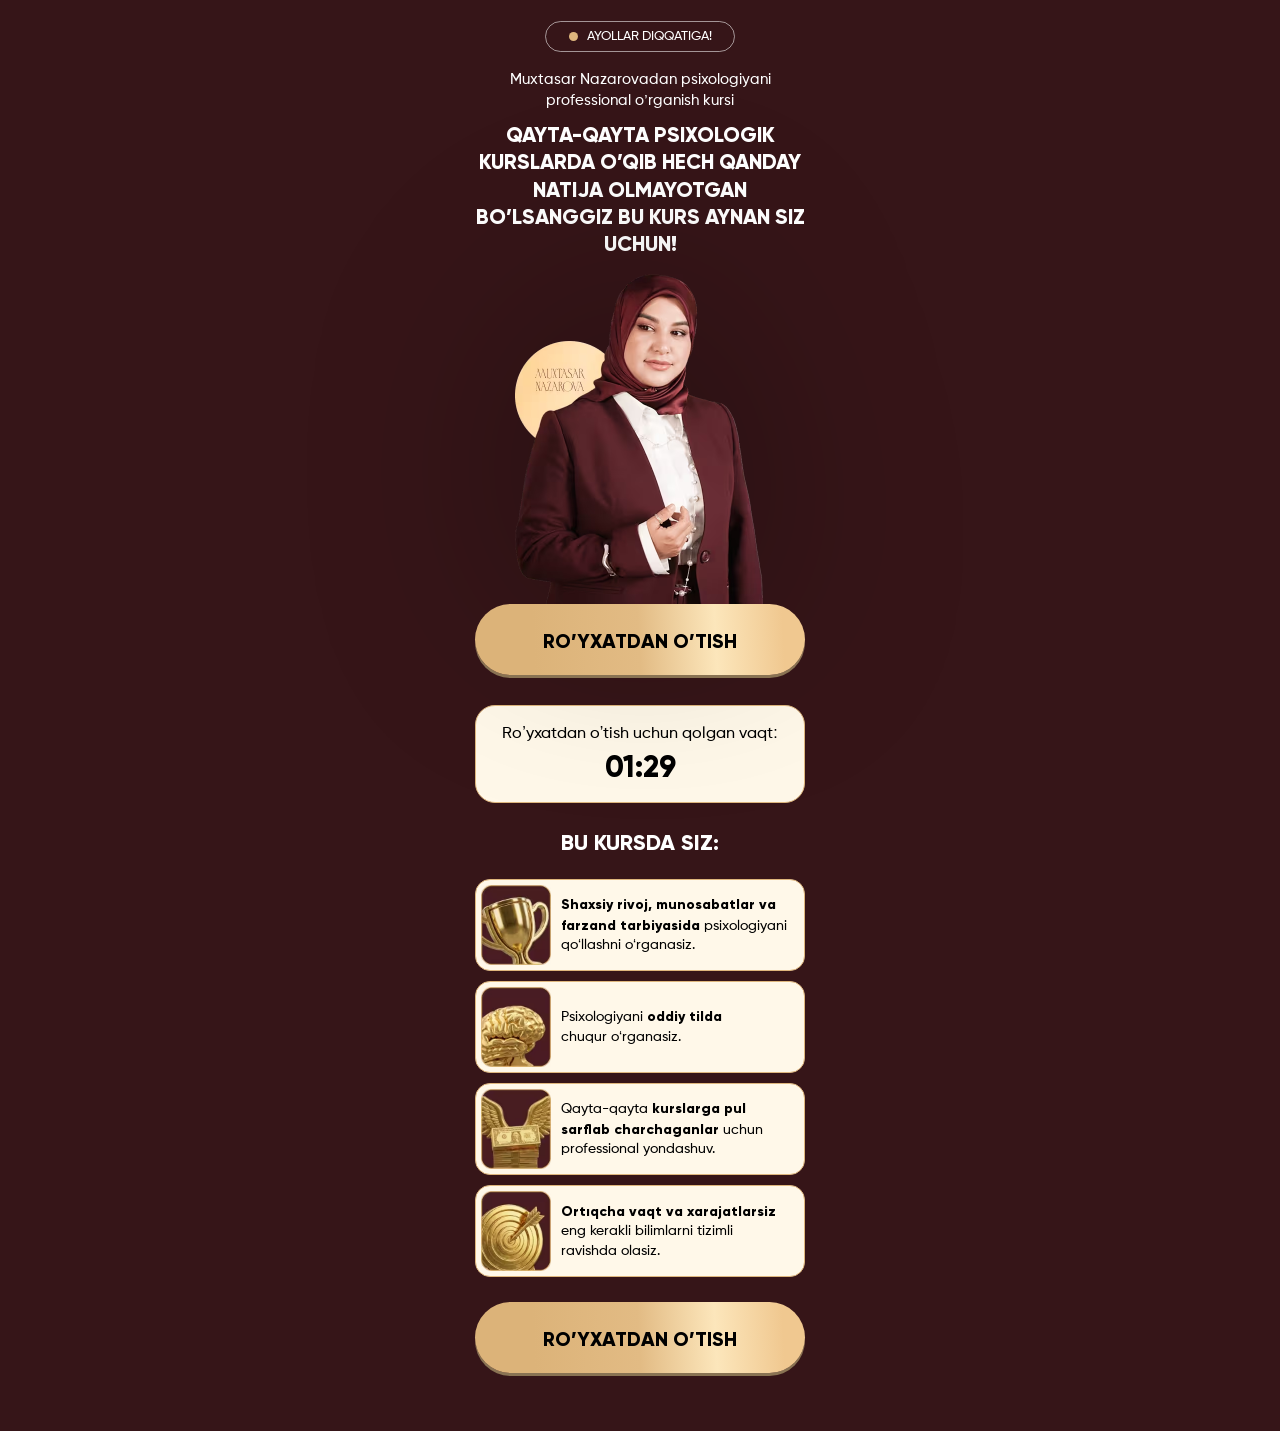
==== commit 7e8acacf: "Update index.html" ====
--- a/index.html
+++ b/index.html
@@ -29,7 +29,7 @@
                 <p class="event__subtitle">Muxtasar Nazarovadan psixologiyani <br> professional o’rganish kursi</p>
 
                 <h1 class="event__title">
-                    Uch oy ichida ortiqcha <br> xarajatlarsiz psixologiyani <br> chuqur o’rganing!
+                    Qayta-qayta psixologik kurslarda o’qib hech qanday natija olmayotgan bo’lsanggiz bu kurs aynan siz uchun!
                 </h1>
 
                 <img class="event__image" src="./images/speaker.avif" loading="lazy" decoding="async" width="251"
@@ -81,6 +81,7 @@
                     </ul>
 
                     <button class="event__btn registerBtn">
+                        
                         RO’YXATDAN O’TISH
                     </button>
                 </div>
@@ -89,7 +90,7 @@
         </section>
     </main>
 
-       <!-- Modal -->
+  <!-- Modal -->
   <div id="registrationModal" class="homeModal" style="display: none">
     <div class="homeModalOverlay"></div>
     <div class="homeFormContainer">
@@ -158,6 +159,24 @@
   
     <script defer src="/js/phoneFormatter.js"></script>
     <script defer src="/js/app.js"></script>
+
+  <!-- Meta Pixel Code -->
+<script defer>
+!function(f,b,e,v,n,t,s)
+{if(f.fbq)return;n=f.fbq=function(){n.callMethod?
+n.callMethod.apply(n,arguments):n.queue.push(arguments)};
+if(!f._fbq)f._fbq=n;n.push=n;n.loaded=!0;n.version='2.0';
+n.queue=[];t=b.createElement(e);t.async=!0;
+t.src=v;s=b.getElementsByTagName(e)[0];
+s.parentNode.insertBefore(t,s)}(window, document,'script',
+'https://connect.facebook.net/en_US/fbevents.js');
+fbq('init', '2247188195685063');
+fbq('track', 'PageView');
+</script>
+<noscript><img height="1" width="1" style="display:none"
+src="https://www.facebook.com/tr?id=2247188195685063&ev=PageView&noscript=1"
+/></noscript>
+<!-- End Meta Pixel Code -->
 </body>
 
-</html>+</html>
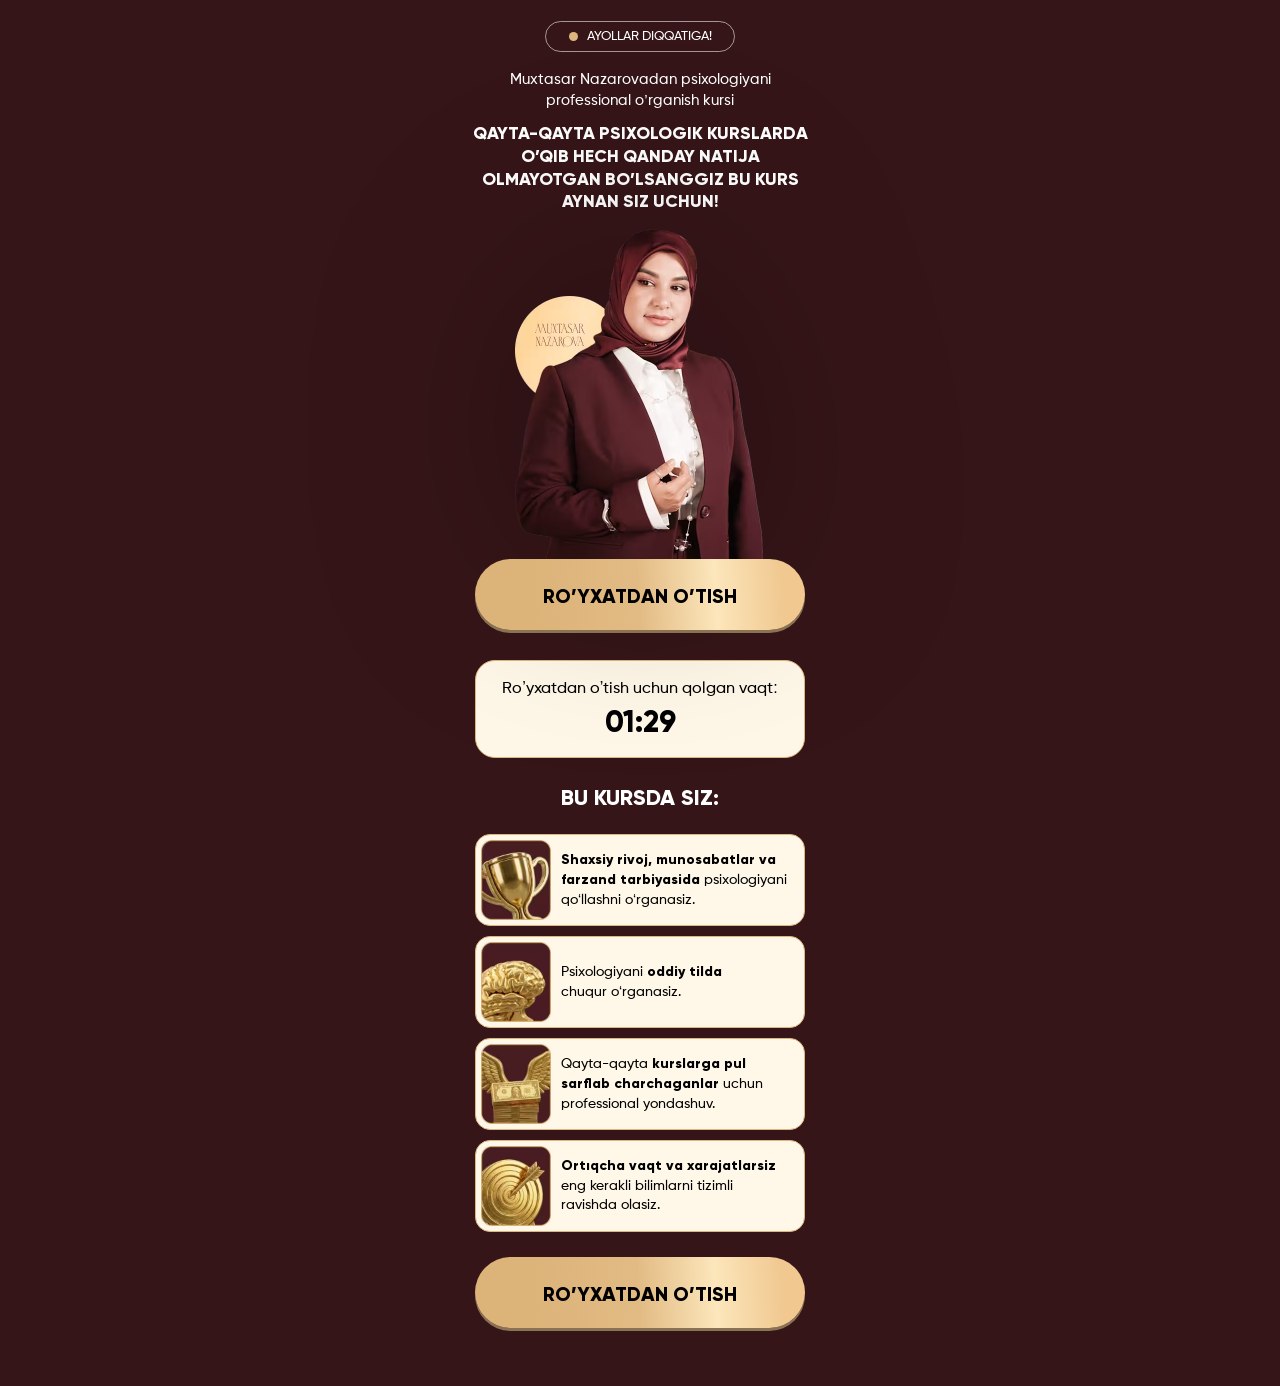
==== commit 19fb5f93: "Update index.html" ====
--- a/index.html
+++ b/index.html
@@ -7,7 +7,7 @@
     <title>Muxtasar Nazarova</title>
 
     <style>
- *{padding:0;margin:0;box-sizing:border-box}html, body{overflow-x:hidden}body{font-family:Montserrat, sans-serif;background-color:#361518}.event{padding-top:21px;padding-bottom:38px}.event__inner{max-width:375px;margin:0 auto;padding:0 10px;position:relative}.event__top{display:flex;align-items:center;justify-content:center;gap:5px;margin-bottom:17px}.event__date{display:flex;align-items:center;justify-content:center;gap:9px;color:white;padding:8px 0;border:1px solid #FFFFFF8C;border-radius:100px;max-width:190px;width:100%}.event__date-icon{background-color:#DEB67D;width:9px;height:9px;border-radius:100%}.event__date-text{font-family:Gilroy, sans-serif;font-weight:500;font-size:13px;line-height:100%}.event__title{font-family:Gilroy, sans-serif;font-weight:800;font-size:clamp(19px, 6vw, 21px);line-height:130%;text-align:center;text-transform:uppercase;margin-bottom:16px;color:white}.event__subtitle{font-family:Gilroy, sans-serif;font-weight:500;font-size:15px;line-height:140%;text-align:center;margin-bottom:11px;color:white}.learn__icon{object-fit:cover;flex-shrink:0}.event__image{max-width:251px;width:100%;filter:drop-shadow(0px 0px 100px rgba(0, 0, 0, 0.3));height:auto;margin-bottom:-1px;margin-left:auto;margin-right:auto;display:flex}.learn{margin-bottom:20px}.learn__title{font-family:Gilroy, sans-serif;font-weight:800;font-size:22px;line-height:16px;text-align:center;text-transform:uppercase;margin-bottom:28px;color:white}.learn__list{display:flex;flex-direction:column;gap:10px;margin:0 auto 25px;align-items:center;justify-content:center}.learn__item{display:flex;align-items:center;gap:10px;padding:5px;background-color:#FFF8E9;border:1px solid #DEB67D;border-radius:15px;max-width:330px;width:100%}.learn__text{font-family:Gilroy, sans-serif;font-weight:500;font-size:clamp(13px, 3.9vw, 14px);line-height:140%}.event__speaker{max-width:330px;width:100%;height:auto;display:flex;margin:0 auto 30px}.event__btn{text-decoration:none;width:100%;padding:25px 0 22px 0;background:linear-gradient(87.05deg, #DCB379 17.99%, #E2BB84 49.64%, #FCE6BB 72.7%, #F0C890 93.02%);box-shadow:0px 3px 0px 0px #897353;border:none;border-radius:40px;font-family:Gilroy, sans-serif;font-weight:700;font-size:20px;text-transform:uppercase;z-index:3;line-height:120%;text-align:center;color:#000;max-width:330px;margin-left:auto;margin-right:auto;margin-bottom:12px;min-width:330px;position:relative;display:flex;align-items:center;justify-content:center;cursor:pointer}.event__btn:active{transform:scale(0.96)}@media (max-width:340px){.event__btn{min-width:300px}}
+ *{padding:0;margin:0;box-sizing:border-box}html, body{overflow-x:hidden}body{font-family:Montserrat, sans-serif;background-color:#361518}.event{padding-top:21px;padding-bottom:38px}.event__inner{max-width:375px;margin:0 auto;padding:0 10px;position:relative}.event__top{display:flex;align-items:center;justify-content:center;gap:5px;margin-bottom:17px}.event__date{display:flex;align-items:center;justify-content:center;gap:9px;color:white;padding:8px 0;border:1px solid #FFFFFF8C;border-radius:100px;max-width:190px;width:100%}.event__date-icon{background-color:#DEB67D;width:9px;height:9px;border-radius:100%}.event__date-text{font-family:Gilroy, sans-serif;font-weight:500;font-size:13px;line-height:100%}.event__title{font-family:Gilroy, sans-serif;font-weight:800;font-size:clamp(14.8px, 4.6vw, 17.5px);line-height:130%;text-align:center;text-transform:uppercase;margin-bottom:16px;color:white}.event__subtitle{font-family:Gilroy, sans-serif;font-weight:500;font-size:15px;line-height:140%;text-align:center;margin-bottom:11px;color:white}.learn__icon{object-fit:cover;flex-shrink:0}.event__image{max-width:251px;width:100%;filter:drop-shadow(0px 0px 100px rgba(0, 0, 0, 0.3));height:auto;margin-bottom:-1px;margin-left:auto;margin-right:auto;display:flex}.learn{margin-bottom:20px}.learn__title{font-family:Gilroy, sans-serif;font-weight:800;font-size:22px;line-height:16px;text-align:center;text-transform:uppercase;margin-bottom:28px;color:white}.learn__list{display:flex;flex-direction:column;gap:10px;margin:0 auto 25px;align-items:center;justify-content:center}.learn__item{display:flex;align-items:center;gap:10px;padding:5px;background-color:#FFF8E9;border:1px solid #DEB67D;border-radius:15px;max-width:330px;width:100%}.learn__text{font-family:Gilroy, sans-serif;font-weight:500;font-size:clamp(13px, 3.9vw, 14px);line-height:140%}.event__speaker{max-width:330px;width:100%;height:auto;display:flex;margin:0 auto 30px}.event__btn{text-decoration:none;width:100%;padding:25px 0 22px 0;background:linear-gradient(87.05deg, #DCB379 17.99%, #E2BB84 49.64%, #FCE6BB 72.7%, #F0C890 93.02%);box-shadow:0px 3px 0px 0px #897353;border:none;border-radius:40px;font-family:Gilroy, sans-serif;font-weight:700;font-size:20px;text-transform:uppercase;z-index:3;line-height:120%;text-align:center;color:#000;max-width:330px;margin-left:auto;margin-right:auto;margin-bottom:12px;min-width:330px;position:relative;display:flex;align-items:center;justify-content:center;cursor:pointer}.event__btn:active{transform:scale(0.96)}@media (max-width:340px){.event__btn{min-width:300px}}
     </style>
 
     <link rel="stylesheet" href="./css/main.css" media="print" onload="this.media='all'" />
